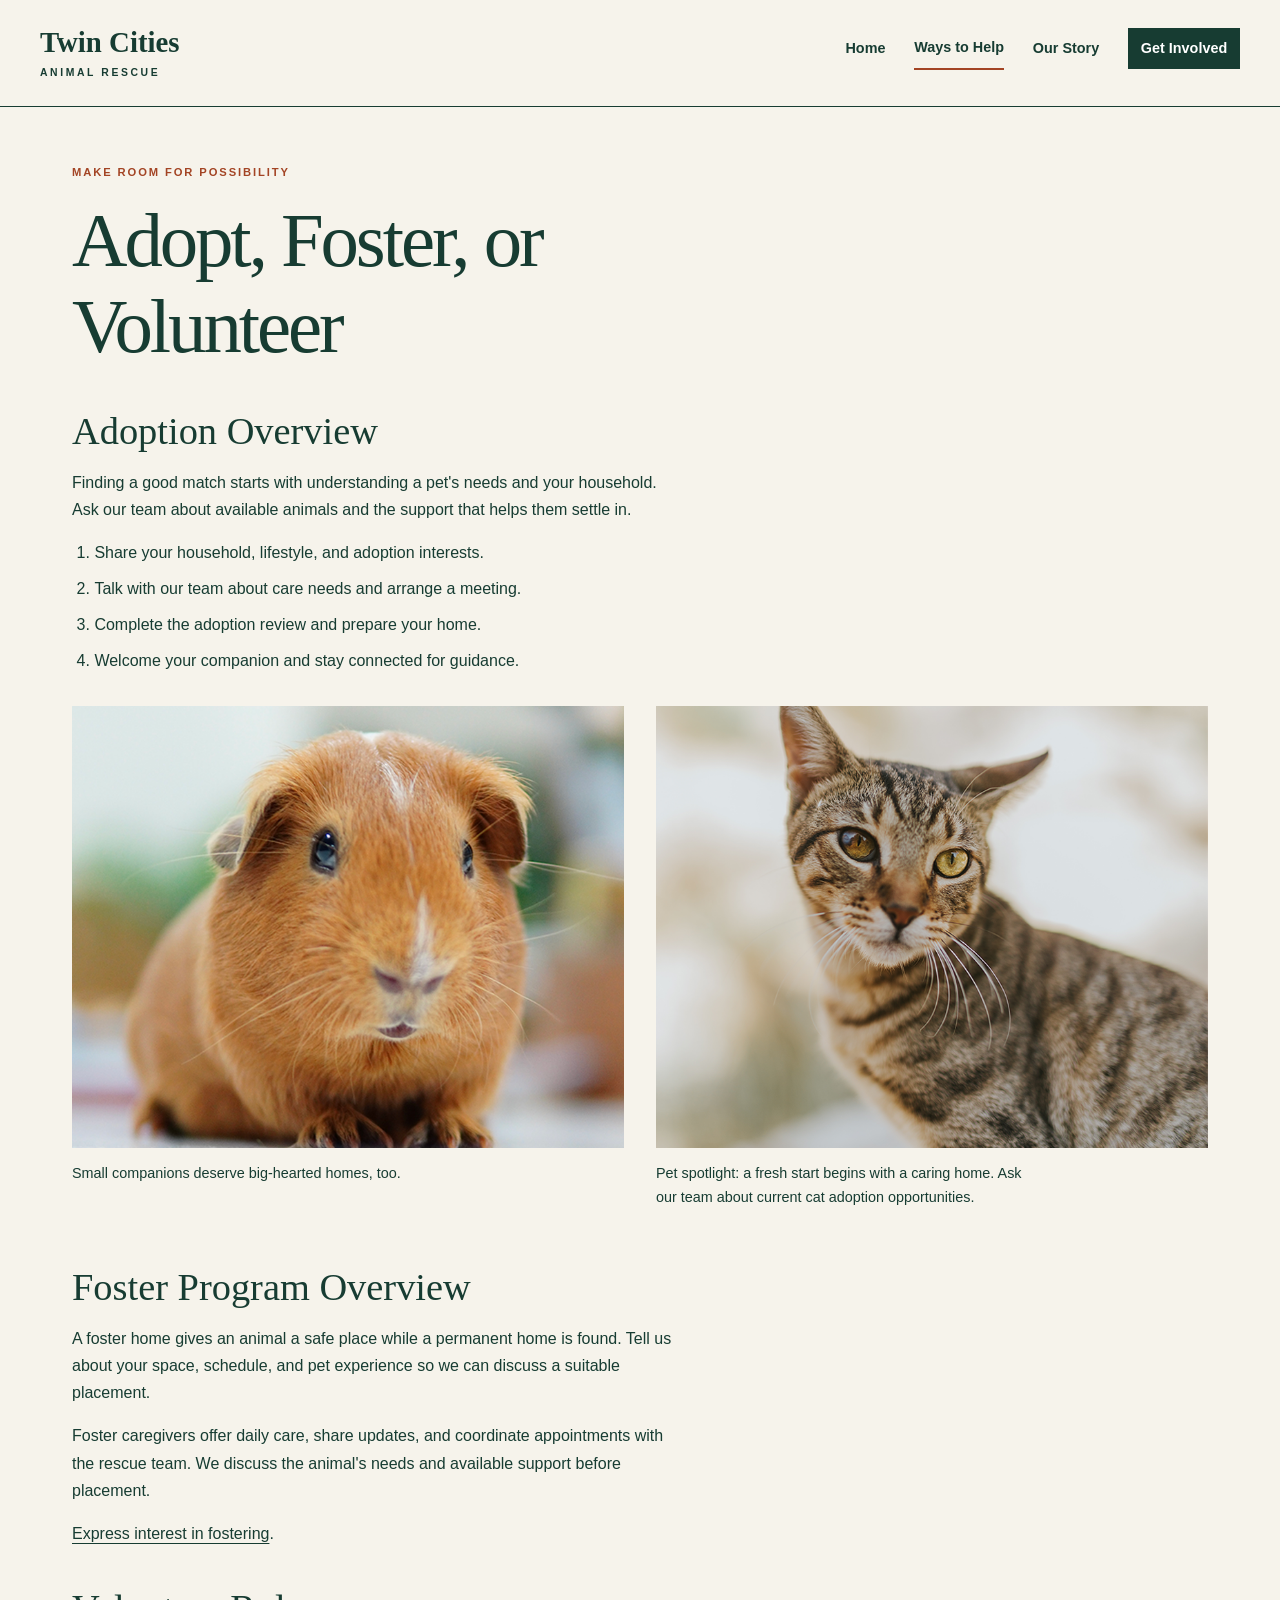
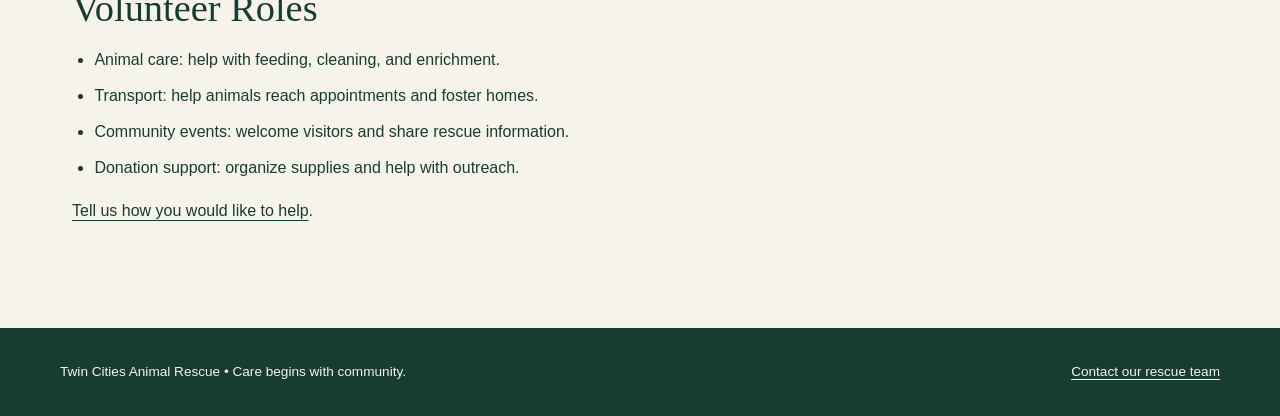
==== services.html @ 653f52d5 "Add responsive Twin Cities Animal Rescue coursework website" ====
<!DOCTYPE html>
<html lang="en">
<head>
  <meta charset="UTF-8">
  <meta name="viewport" content="width=device-width, initial-scale=1">
  <title>Adopt, Foster, and Volunteer | Twin Cities Animal Rescue</title>
<link rel="stylesheet" href="styles.css">
</head>
<body class="services-page">
  <a href="#main-content">Skip to main content</a>
  <header>
    <p class="brand"><a href="index.html">Twin Cities<span>ANIMAL RESCUE</span></a></p>
    <nav aria-label="Main navigation">
      <ul>
        <li><a href="index.html">Home</a></li>
        <li><a href="services.html" aria-current="page">Ways to Help</a></li>
        <li><a href="about.html">Our Story</a></li>
        <li><a href="contact.html">Get Involved</a></li>
      </ul>
    </nav>
  </header>
  <main id="main-content">
    <div class="page-intro">
<p class="eyebrow">MAKE ROOM FOR POSSIBILITY</p>
<h1>Adopt, Foster, or Volunteer</h1>
    </div>
<section aria-labelledby="adoption" class="adoption-section">
      <h2 id="adoption">Adoption Overview</h2>
      <p>Finding a good match starts with understanding a pet's needs and your household. Ask our team about available animals and the support that helps them settle in.</p>
      <ol>
        <li>Share your household, lifestyle, and adoption interests.</li>
        <li>Talk with our team about care needs and arrange a meeting.</li>
        <li>Complete the adoption review and prepare your home.</li>
        <li>Welcome your companion and stay connected for guidance.</li>
      </ol>
      <div class="pet-photos">
<figure><img src="Animal%20Shelter_c/rescue-pet_c.png" alt="A golden-brown guinea pig with a white stripe on its nose" width="400" height="400">
      <figcaption>Small companions deserve big-hearted homes, too.</figcaption></figure><figure>
        <img src="Animal%20Shelter_c/rescue-pet-spotlight_c.png" alt="A brown tabby cat with green eyes looking toward the camera" width="400" height="400">
        <figcaption>Pet spotlight: a fresh start begins with a caring home. Ask our team about current cat adoption opportunities.</figcaption>
      </figure>
    </div></section>
    <section aria-labelledby="foster">
      <h2 id="foster">Foster Program Overview</h2>
      <p>A foster home gives an animal a safe place while a permanent home is found. Tell us about your space, schedule, and pet experience so we can discuss a suitable placement.</p>
      <p>Foster caregivers offer daily care, share updates, and coordinate appointments with the rescue team. We discuss the animal's needs and available support before placement.</p>
      <p><a href="contact.html#interest">Express interest in fostering</a>.</p>
    </section>
    <section aria-labelledby="volunteer">
      <h2 id="volunteer">Volunteer Roles</h2>
      <ul>
        <li>Animal care: help with feeding, cleaning, and enrichment.</li>
        <li>Transport: help animals reach appointments and foster homes.</li>
        <li>Community events: welcome visitors and share rescue information.</li>
        <li>Donation support: organize supplies and help with outreach.</li>
      </ul>
      <p><a href="contact.html#interest">Tell us how you would like to help</a>.</p>
    </section>
  </main>
  <footer>
    <p>Twin Cities Animal Rescue • Care begins with community.</p>
    <p><a href="contact.html">Contact our rescue team</a></p>
  </footer>
</body>
</html>
---- styles.css ----
/* Four-color palette, two font families, and mobile-first layouts. */
:root {
  --green: #173c32;
  --cream: #f6f3eb;
  --white: #ffffff;
  --rust: #a34424;
}
* { box-sizing: border-box; }
html { scroll-behavior: smooth; }
body { margin: 0; background: var(--cream); color: var(--green); font-family: Arial, sans-serif; font-size: 1rem; line-height: 1.7; }
a { color: var(--green); text-underline-offset: .22em; }
a:hover { color: var(--rust); }
a:focus-visible, button:focus-visible, input:focus-visible, textarea:focus-visible, select:focus-visible, video:focus-visible { outline: 3px solid var(--rust); outline-offset: 5px; }
body > a:first-child { position: absolute; left: 1rem; top: -8rem; z-index: 10; background: var(--white); padding: .8rem 1rem; }
body > a:first-child:focus { top: 1rem; }
header { max-width: 1280px; margin: auto; padding: 1.2rem 1.25rem; display: flex; flex-direction: column; gap: 1rem; border-bottom: 1px solid var(--green); }
.brand { margin: 0; line-height: 1.05; }
.brand a { font-family: Georgia, serif; font-size: 1.8rem; font-weight: bold; text-decoration: none; }
.brand span { display: block; font-family: Arial, sans-serif; font-size: .65rem; letter-spacing: .25em; margin-top: .65rem; }
nav ul { display: flex; flex-wrap: wrap; list-style: none; gap: .25rem 1rem; padding: 0; margin: 0; }
nav a { display: inline-block; padding: .5rem 0; text-decoration: none; font-size: .9rem; font-weight: bold; }
nav a[aria-current="page"] { border-bottom: 2px solid var(--rust); }
nav li:last-child a { padding: .5rem .8rem; background: var(--green); color: var(--white); }
main { max-width: 1200px; margin: auto; padding: 2rem 1.25rem 3rem; }
h1, h2 { font-family: Georgia, serif; font-weight: normal; line-height: 1.12; }
h1 { font-size: clamp(2.7rem, 6vw, 5rem); letter-spacing: -.04em; margin: .8rem 0 1.5rem; max-width: 16ch; }
h2 { font-size: clamp(1.8rem, 3vw, 2.5rem); margin: 0 0 1rem; }
p { margin: 0 0 1rem; }
main p { max-width: 68ch; }
section { margin-bottom: 2.5rem; scroll-margin-top: 1.5rem; }
.page-intro { margin-bottom: 2.5rem; }
.eyebrow { color: var(--rust); font-size: .7rem; letter-spacing: .17em; font-weight: bold; }
img { display: block; max-width: 100%; height: auto; }
picture { display: block; }
figure { margin: 0 0 1rem; }
figcaption { font-size: .9rem; padding-top: .8rem; max-width: 48ch; }
ul, ol { padding-left: 1.4rem; }
li { margin-bottom: .55rem; }
.hero { display: flex; flex-direction: column; gap: 2rem; align-items: center; }
.hero .page-intro { margin: 0; }
.hero picture { width: 100%; }
.hero img { width: 100%; aspect-ratio: 1; object-fit: cover; border-radius: 45% 45% 2px 2px; }
.mission-label { font-family: Arial, sans-serif; font-size: .8rem; font-weight: bold; letter-spacing: .1em; text-transform: uppercase; }
.actions { display: flex; align-items: flex-start; flex-direction: column; gap: 1rem; margin-top: 1.6rem; }
.button, button { display: inline-block; border: 2px solid var(--green); background: var(--green); color: var(--white); padding: .9rem 1.2rem; font: bold .95rem Arial, sans-serif; text-decoration: none; cursor: pointer; }
.button:hover, button:hover { background: var(--rust); border-color: var(--rust); color: var(--white); }
.text-link { font-weight: bold; padding: .5rem 0; }
section[aria-labelledby="impact"] { background: var(--green); color: var(--cream); padding: 2rem; margin-top: 3rem; }
section[aria-labelledby="impact"] h2 { font-size: 1.6rem; }
section[aria-labelledby="impact"] > p { font-size: .8rem; }
section[aria-labelledby="impact"] ul { display: flex; flex-direction: column; gap: 1.4rem; list-style: none; padding: 0; margin: 1.5rem 0 0; }
section[aria-labelledby="impact"] li { flex: 1; margin: 0; }
section[aria-labelledby="impact"] strong { display: block; font-family: Georgia, serif; font-size: 2.7rem; line-height: 1.2; }
section[aria-labelledby="impact"] span { display: block; font-size: .95rem; margin-top: .5rem; }
.help-section ul { display: flex; flex-direction: column; gap: .8rem; padding: 0; list-style: none; }
.help-section li { border-top: 1px solid var(--green); padding: 1rem 0; flex: 1; }
.pet-photos { display: flex; flex-direction: column; gap: 2rem; margin-top: 2rem; }
.pet-photos figure { flex: 1; min-width: 0; }
.pet-photos img { width: 100%; aspect-ratio: 1.25; object-fit: cover; }
.story-section img { width: 100%; max-width: 650px; margin-top: 2rem; }
video { width: 100%; max-width: 720px; height: auto; background: var(--green); display: block; margin: 1rem 0; }
.contact-layout { display: flex; flex-direction: column; gap: 0; }
form { background: var(--white); padding: 1.25rem; max-width: 760px; }
fieldset { border: 1px solid var(--green); margin: 0 0 1.5rem; padding: 1.25rem; min-width: 0; }
legend { padding: 0 .5rem; font-weight: bold; }
label { display: block; font-weight: bold; margin-bottom: .4rem; }
input, select, textarea { width: 100%; min-width: 0; max-width: 100%; border: 1px solid var(--green); border-radius: 0; padding: .75rem; font: inherit; color: var(--green); background: var(--white); }
textarea { resize: vertical; }
#availability-help, #form-note { font-size: .9rem; }
footer { background: var(--green); color: var(--cream); padding: 2rem max(1.25rem, calc((100vw - 1160px) / 2)); display: flex; flex-direction: column; gap: .75rem; font-size: .85rem; }
footer p { margin: 0; }
footer a { color: var(--cream); }
footer a:hover { color: var(--white); }
@media (min-width: 800px) {
  header { flex-direction: row; align-items: center; justify-content: space-between; padding: 1.7rem 2.5rem; gap: 2rem; }
  nav ul { gap: 1.8rem; align-items: center; }
  main { padding: 3.5rem 2rem 4rem; }
  .hero { flex-direction: row; gap: 4rem; }
  .hero .page-intro { flex: 1.1; min-width: 0; }
  .hero picture { flex: 1; min-width: 0; }
  .actions { gap: 1rem; }
  section[aria-labelledby="impact"] { padding: 2.5rem 3rem; }
  section[aria-labelledby="impact"] ul, .help-section ul, .pet-photos { flex-direction: row; gap: 2rem; }
  .contact-layout { flex-direction: row; flex-wrap: wrap; column-gap: 3rem; }
  .contact-layout .page-intro { flex: 0 0 100%; }
  .contact-layout > section[aria-labelledby="area"], .contact-layout > section[aria-labelledby="hours"] { flex: 1; }
  .contact-layout > section[aria-labelledby="interest"] { flex: 0 0 100%; }
  form { padding: 2rem; }
  footer { flex-direction: row; justify-content: space-between; align-items: center; }
}
@media (prefers-reduced-motion: reduce) { html { scroll-behavior: auto; } }
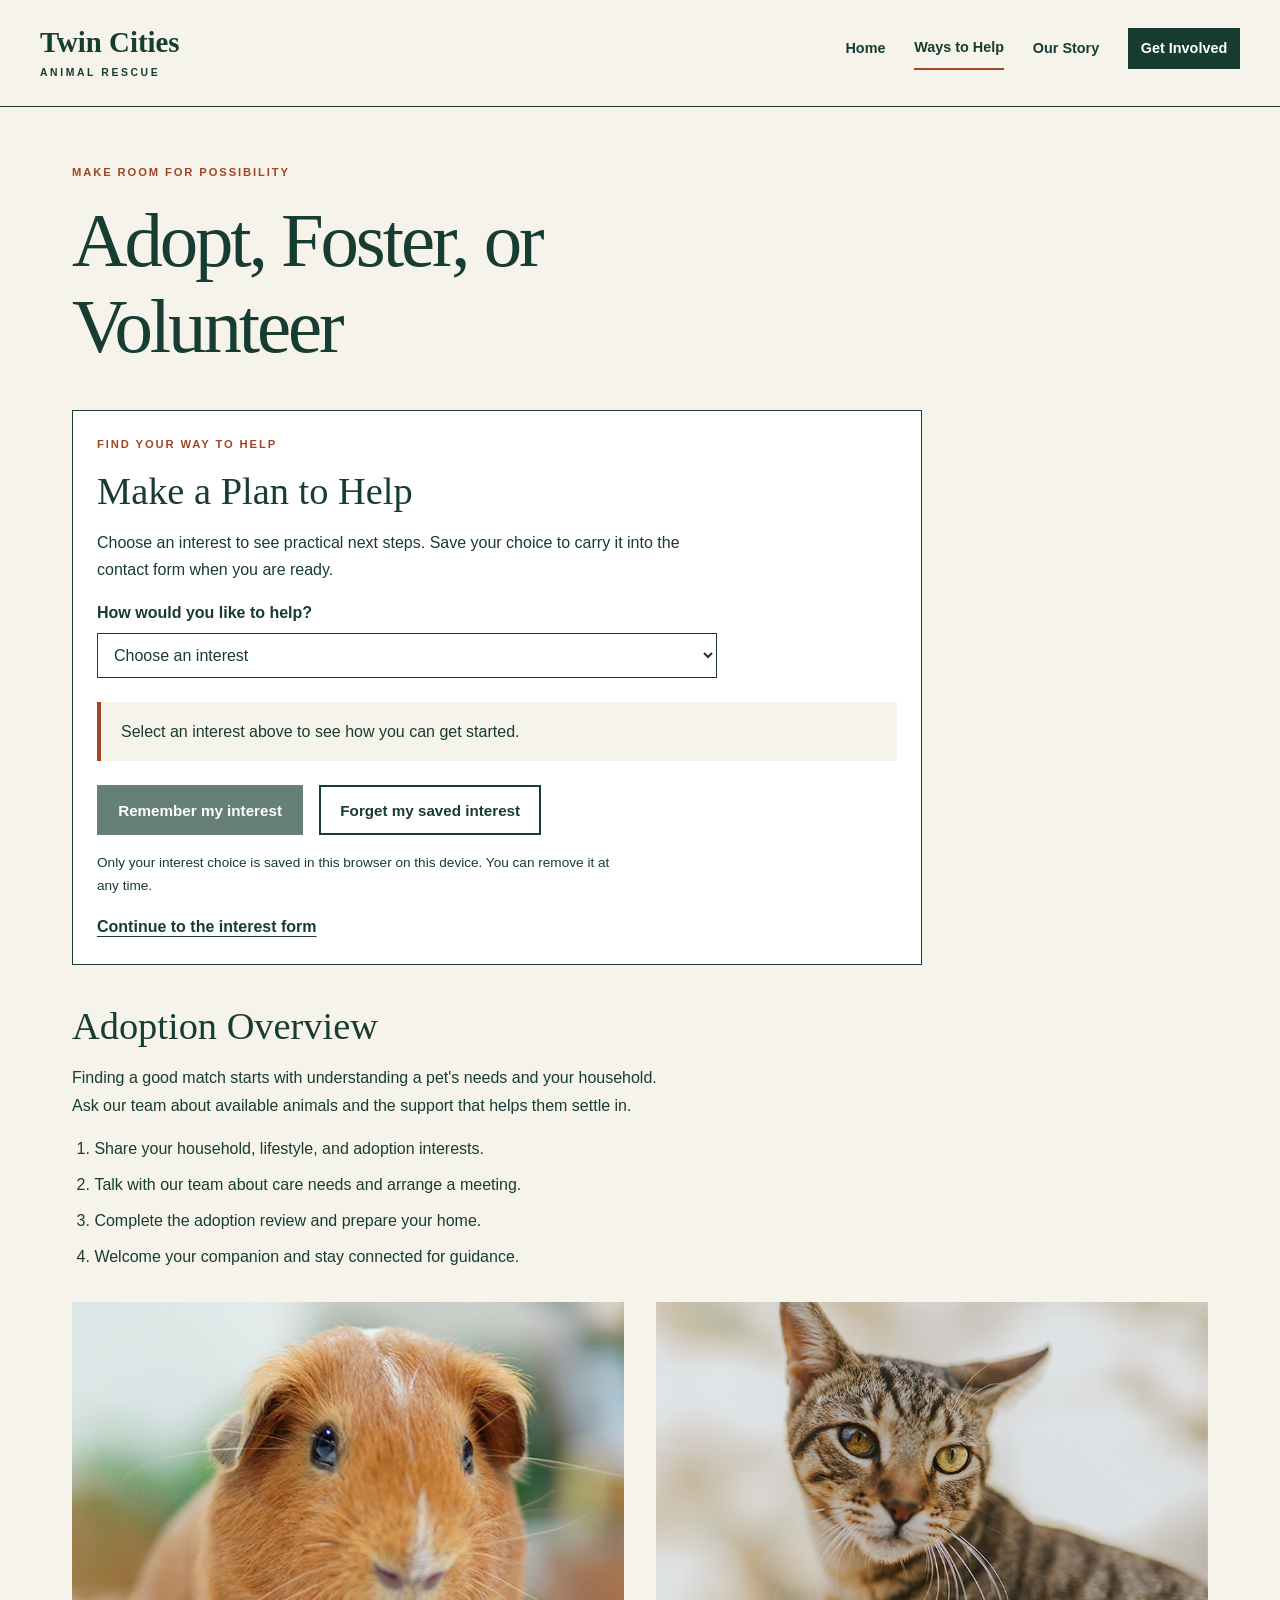
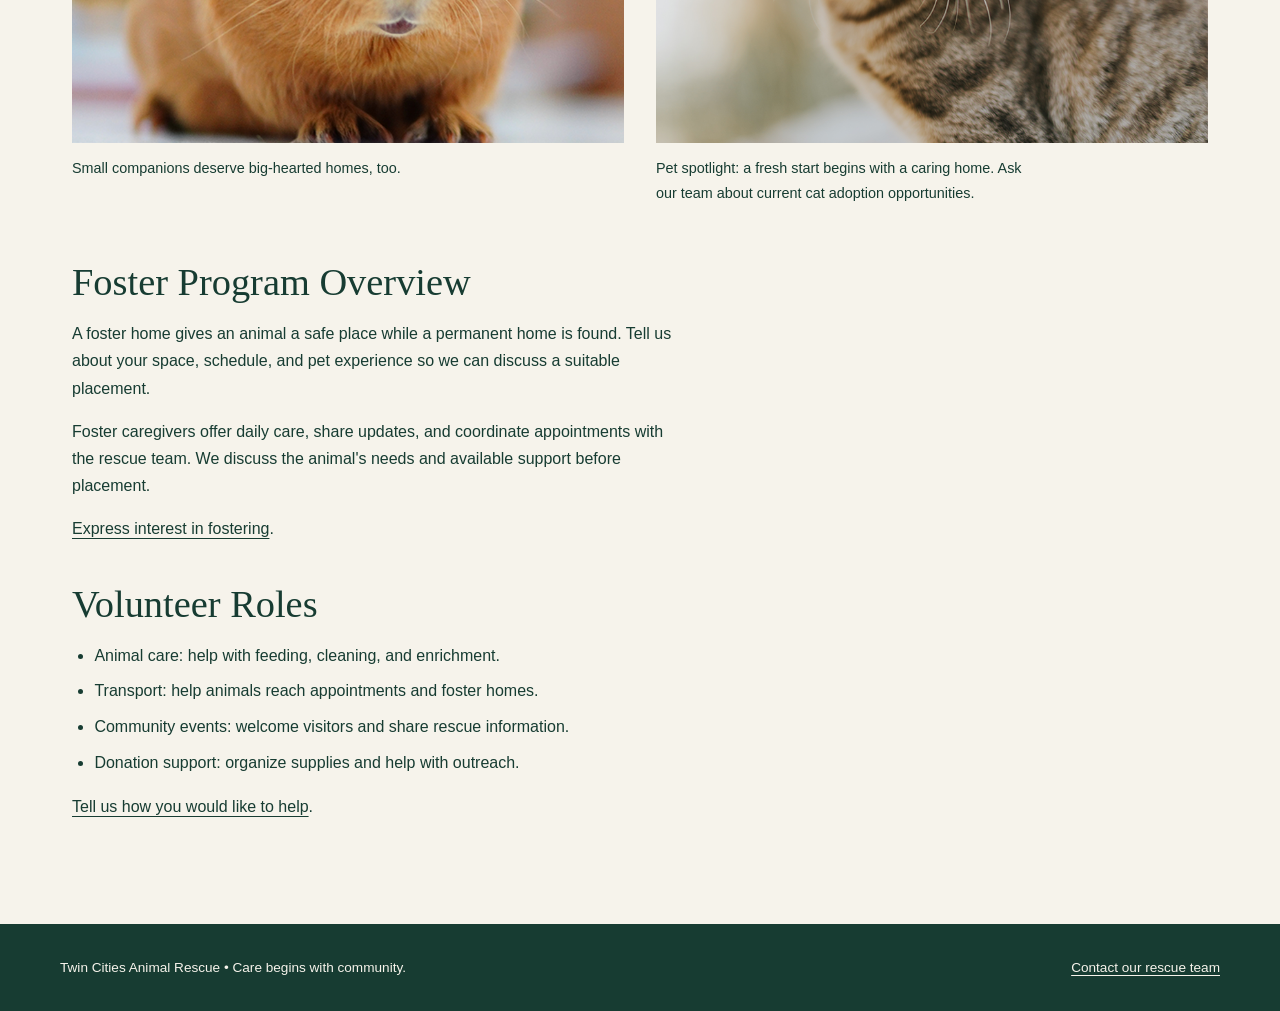
==== commit 18077b76: "Add interest planner, inline validation, and saved preferences for Touchstone 4" ====
--- a/services.html
+++ b/services.html
@@ -5,6 +5,7 @@
   <meta name="viewport" content="width=device-width, initial-scale=1">
   <title>Adopt, Foster, and Volunteer | Twin Cities Animal Rescue</title>
 <link rel="stylesheet" href="styles.css">
+<script src="script.js" defer></script>
 </head>
 <body class="services-page">
   <a href="#main-content">Skip to main content</a>
@@ -24,7 +25,32 @@
 <p class="eyebrow">MAKE ROOM FOR POSSIBILITY</p>
 <h1>Adopt, Foster, or Volunteer</h1>
     </div>
-<section aria-labelledby="adoption" class="adoption-section">
+<section class="interest-planner" aria-labelledby="planner-title" id="interest-planner">
+  <p class="eyebrow">FIND YOUR WAY TO HELP</p>
+  <h2 id="planner-title">Make a Plan to Help</h2>
+  <p>Choose an interest to see practical next steps. Save your choice to carry it into the contact form when you are ready.</p>
+  <div id="planner-controls" hidden>
+    <label for="help-choice">How would you like to help?</label>
+    <select id="help-choice">
+      <option value="">Choose an interest</option>
+      <option value="volunteer">Volunteering</option>
+      <option value="foster">Fostering</option>
+      <option value="adoption">Adoption information</option>
+      <option value="partner">Donations or community partnership</option>
+    </select>
+    <div id="help-result" class="help-result" aria-live="polite" aria-atomic="true">
+      <p>Select an interest above to see how you can get started.</p>
+    </div>
+    <div class="planner-actions">
+      <button id="save-interest" type="button" disabled>Remember my interest</button>
+      <button id="clear-interest" class="secondary-button" type="button">Forget my saved interest</button>
+    </div>
+    <p id="storage-feedback" class="feedback" role="status"></p>
+    <p class="storage-note">Only your interest choice is saved in this browser on this device. You can remove it at any time.</p>
+    <a id="planner-contact" class="text-link" href="contact.html#interest">Continue to the interest form</a>
+  </div>
+  <noscript><p>Enable JavaScript to use the interest planner, or <a href="contact.html#interest">open the interest form</a>.</p></noscript>
+</section><section aria-labelledby="adoption" class="adoption-section">
       <h2 id="adoption">Adoption Overview</h2>
       <p>Finding a good match starts with understanding a pet's needs and your household. Ask our team about available animals and the support that helps them settle in.</p>
       <ol>
--- a/styles.css
+++ b/styles.css
@@ -89,3 +89,19 @@
   footer { flex-direction: row; justify-content: space-between; align-items: center; }
 }
 @media (prefers-reduced-motion: reduce) { html { scroll-behavior: auto; } }
+
+/* Touchstone 4: interest planning and inline form feedback. */
+.interest-planner { background: var(--white); border: 1px solid var(--green); padding: 1.5rem; max-width: 850px; }
+.interest-planner h2 { margin-bottom: 1rem; }
+.interest-planner select { max-width: 620px; }
+.help-result { border-left: 4px solid var(--rust); padding: 1rem 1.25rem; margin: 1.5rem 0; background: var(--cream); }
+.help-result h3 { font: normal 1.6rem/1.2 Georgia, serif; margin: 0 0 .8rem; }
+.help-result p:last-child, .help-result ul { margin-bottom: 0; }
+.planner-actions { display: flex; flex-wrap: wrap; gap: 1rem; margin-bottom: 1rem; }
+.secondary-button { color: var(--green); background: var(--white); }
+button:disabled { opacity: .65; cursor: default; }
+.feedback { font-weight: bold; margin: 1rem 0; }
+.feedback:empty, .field-error:empty { display: none; }
+.field-error { display: block; color: var(--rust); font-size: .9rem; font-weight: bold; margin-top: .4rem; }
+[aria-invalid="true"] { border: 2px solid var(--rust); }
+.storage-note { font-size: .85rem; }
